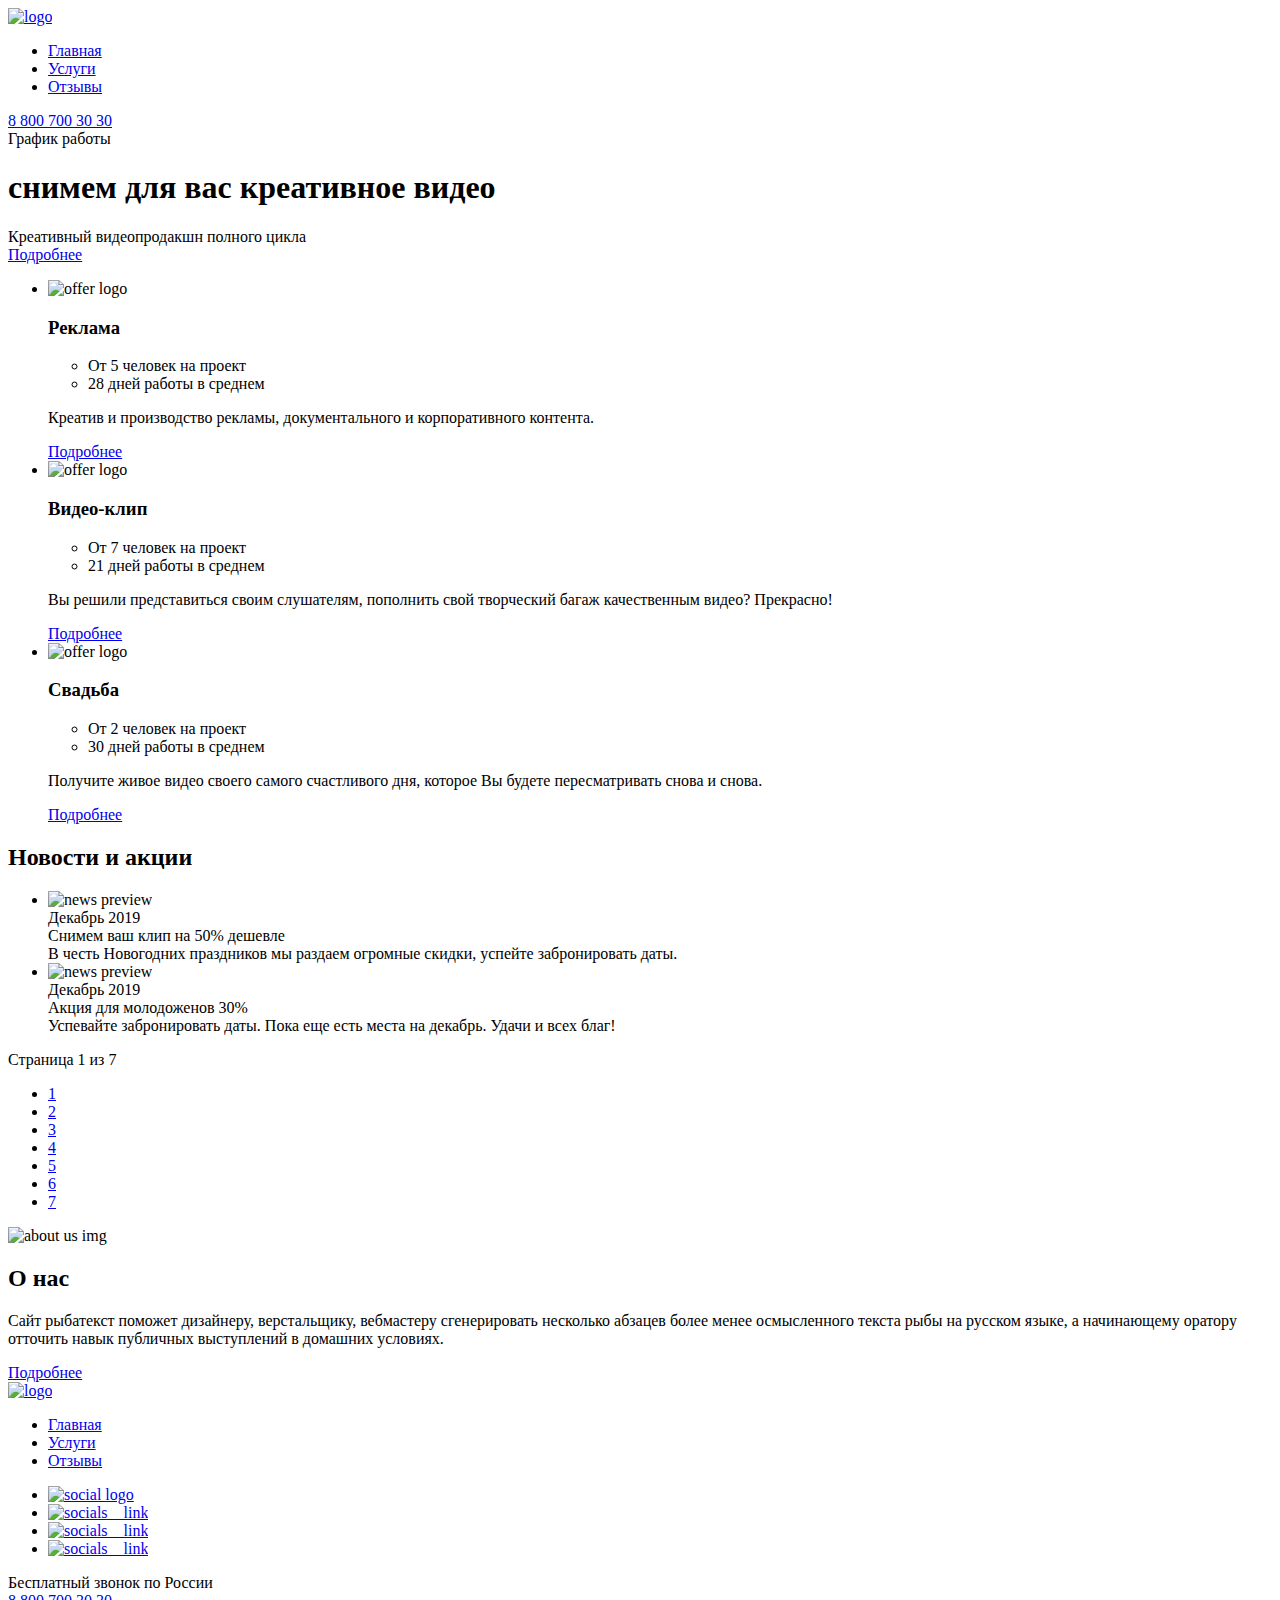
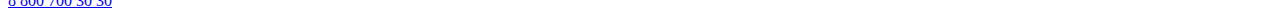
==== index.html @ c6c01363 "Update" ====
<!DOCTYPE html>
<html lang="ru">

<head>
    <meta charset="UTF-8">
    <meta http-equiv="X-UA-Compatible" content="IE=edge">
    <meta name="viewport" content="width=1142, initial-scale=1.0">
    <link rel="preconnect" href="https://fonts.googleapis.com">
    <link rel="preconnect" href="https://fonts.gstatic.com" crossorigin>
    <link href="https://fonts.googleapis.com/css2?family=Open+Sans:wght@400;700;800&display=swap" rel="stylesheet">
    <link rel="stylesheet" href="https://cdnjs.cloudflare.com/ajax/libs/normalize/8.0.1/normalize.min.css" integrity="sha512-NhSC1YmyruXifcj/KFRWoC561YpHpc5Jtzgvbuzx5VozKpWvQ+4nXhPdFgmx8xqexRcpAglTj9sIBWINXa8x5w==" crossorigin="anonymous" referrerpolicy="no-referrer" />
    <link rel="stylesheet" href="/video-production/css/main.css">
    <title>video-production</title>
</head>
<body>
    <div class="wrapper__background">
        <div class="wrapper">
            <header class="header">
                <div class="container header__container">
                    <div class="header__col">
                        <a href="/video-production/index.html" class="logo">
                            <img src="/video-production/img/logo.png" alt="logo" class="logo__img">
                        </a>
                        <nav class="menu">
                            <ul class="menu__list">
                                <li class="menu__item">
                                    <a href="/video-production/index.html" class="menu__link">Главная</a>
                                </li>
                                <li class="menu__item">
                                    <a href="/video-production/services.html" class="menu__link">Услуги</a>
                                </li>
                                <li class="menu__item">
                                    <a href="#" class="menu__link">Отзывы</a>
                                </li>
                            </ul>
                        </nav>
                    </div>
                    <div class="header__col header__col--right">
                        <adress class="contacts">
                            <a href="tel:+78007003030" class="contacts__phone">8 800 700 30 30</a>
                            <div class="contacts__workhours">График работы</div>
                        </adress>
                    </div>
                </div>
            </header>
            <main class="maincontent">
                <section class="hero">
                    <div class="container hero__container">
                        <h1 class="hero__title">снимем для вас креативное видео</h1>
                        <div class="hero__subtitle">Креативный видеопродакшн полного цикла</div>
                        <a href="#" class="button button__hero">Подробнее</a>
                    </div>
                </section>
                <section class="offers">
                    <div class="container">
                        <ul class="offers__list">
                            <li class="offers__item offer">
                                <img src="/video-production/img/tv.png" alt="offer logo" class="offers__logo">
                                <h3 class="offers__title">Реклама</h3>
                                <ul class="offers__features">
                                    <li class="offers__feature">От <span class="offers__number">5</span> человек на
                                        проект</li>
                                    <li class="offers__feature"><span class="offers__number">28</span> дней работы в
                                        среднем</li>
                                </ul>
                                <p class="offers__description">Креатив и производство рекламы, документального и
                                    корпоративного контента.</p>
                                <div class="offers__more"><a href="#" class="offers__button">Подробнее</a></div>
                            </li>
                            <li class="offers__item offer">
                                <img src="/video-production/img/clapper.png" alt="offer logo" class="offers__logo">
                                <h3 class="offers__title">Видео-клип</h3>
                                <ul class="offers__features">
                                    <li class="offers__feature">От <span class="offers__number">7</span> человек на
                                        проект</li>
                                    <li class="offers__feature"><span class="offers__number">21</span> дней работы в
                                        среднем</li>
                                </ul>
                                <p class="offers__description">Вы решили представиться своим слушателям, пополнить
                                    свой
                                    творческий багаж качественным видео? Прекрасно!</p>
                                <div class="offers__more"><a href="#"
                                        class="offers__button offers__button--active">Подробнее</a></div>
                            </li>
                            <li class="offers__item offer">
                                <img src="/video-production/img/film.png" alt="offer logo" class="offers__logo">
                                <h3 class="offers__title">Свадьба</h3>
                                <ul class="offers__features">
                                    <li class="offers__feature">От <span class="offers__number">2</span> человек на
                                        проект</li>
                                    <li class="offers__feature"><span class="offers__number">30</span> дней работы в
                                        среднем</li>
                                </ul>
                                <p class="offers__description">Получите живое видео своего самого счастливого дня,
                                    которое Вы будете пересматривать снова и снова.</p>
                                <div class="offers__more"><a href="#" class="offers__button">Подробнее</a></div>
                            </li>
                        </ul>
                    </div>
                </section>
                <section class="news">
                    <div class="container news__container">
                        <div class="news_title">
                            <h2 class="title title--light">Новости и акции</h2>
                        </div>
                        <ul class="news__items">
                            <li class="news__item">
                                <img src="/video-production/img/camera.png" alt="news preview" class="news__img">
                                <div class="news__date">Декабрь 2019</div>
                                <div class="news__subtitle">Снимем ваш клип на 50% дешевле</div>
                                <div class="news__description">В честь Новогодних праздников мы раздаем огромные
                                    скидки,
                                    успейте забронировать даты.</div>
                            </li>
                            <li class="news__item">
                                <img src="/video-production/img/wedding.png" alt="news preview" class="news__img">
                                <div class="news__date">Декабрь 2019</div>
                                <div class="news__subtitle">Акция для молодоженов 30%</div>
                                <div class="news__description">Успевайте забронировать даты. Пока еще есть места на
                                    декабрь. Удачи и всех благ!</div>
                            </li>
                        </ul>
                        <div class="paginator">
                            <div class="paginator__box">
                                <div class="paginator__display">Страница 1 из 7</div>
                                <ul class="paginator__list">
                                    <li class="paginator__item">
                                        <a href="#" class="paginator__button">1</a>
                                    </li>
                                    <li class="paginator__item">
                                        <a href="#" class="paginator__button">2</a>
                                    </li>
                                    <li class="paginator__item">
                                        <a href="#" class="paginator__button">3</a>
                                    </li>
                                    <li class="paginator__item">
                                        <a href="#" class="paginator__button">4</a>
                                    </li>
                                    <li class="paginator__item">
                                        <a href="#" class="paginator__button">5</a>
                                    </li>
                                    <li class="paginator__item"><a href="#" class="paginator__button">6</a>
                                    </li>
                                    <li class="paginator__item">
                                        <a href="#" class="paginator__button">7</a>
                                    </li>
                                </ul>
                            </div>
                        </div>
                    </div>
                </section>
                <section class="about">
                    <div class="container about__container">
                        <img src="/video-production/img/cameraman.png" alt="about us img" class="about__img">
                        <div class="about__content">
                            <div class="about__lead">
                                <div class="about__title">
                                    <h2 class="title title--dark">О нас</h2>
                                </div>
                                <p class="about__text">Сайт рыбатекст поможет дизайнеру, верстальщику, вебмастеру
                                    сгенерировать несколько абзацев более менее осмысленного
                                    текста рыбы на русском языке, а начинающему оратору отточить навык публичных
                                    выступлений в домашних условиях. </p>
                                <a href="#" class="button button__about">Подробнее</a>
                            </div>
                        </div>
                    </div>
                </section>
            </main>
            <footer class="footer-container">
                <div class="footer">
                <div class="container footer__container">
                    <div class="footer__col">
                        <a href="/video-production/index.html" class="logo">
                        <img src="/video-production/img/logo.png" alt="logo" class="logo__img">
                    </a>
                    <nav class="menu menu__footer">
                        <ul class="menu-list">
                            <li class="menu__item">
                                <a href="/video-production/index.html" class="menu__link">Главная</a>
                            </li>
                            <li class="menu__item">
                                <a href="/services.html" class="menu__link">Услуги</a>
                            </li>
                            <li class="menu__item">
                                <a href="/video-production/services.html" class="menu__link">Отзывы</a>
                            </li>
                        </ul>
                    </nav>
                    </div>
                    <div class="footer__col footer__col--right">
                        <div class="socials">
                        <ul class="socials__list">
                            <li class="socials__item">
                                <a href="#" class="socials__link">
                                    <img src="/video-production/img/telegram.png" alt="social logo" class="social__logo">
                                </a>
                            </li>
                            <li class="socials__item">
                                <a href="#" class="socials__link">
                                    <img src="/video-production/img/vk.png" alt="socials__link" class="social__logo">
                                </a>
                            </li>
                            <li class="socials__item">
                                <a href="#" class="socials__link">
                                    <img src="/video-production/img/f.png" alt="socials__link" class="social__logo">
                                </a>
                            </li>
                            <li class="socials__item">
                                <a href="#" class="socials__link">
                                    <img src="/video-production/img/in.png" alt="socials__link" class="social__logo">
                                </a>
                            </li>
                        </ul>
                    </div>
                    <adress class="contacts">
                        <div class="contacts__description">Бесплатный звонок по России</div>
                        <a href="tel:+78007003030" class="contacts__phone">8 800 700 30 30</a>
                    </adress>
                    </div>
                    
                </div>
            </div>
            </footer>
        </div>
    </div>
</body>

</html>
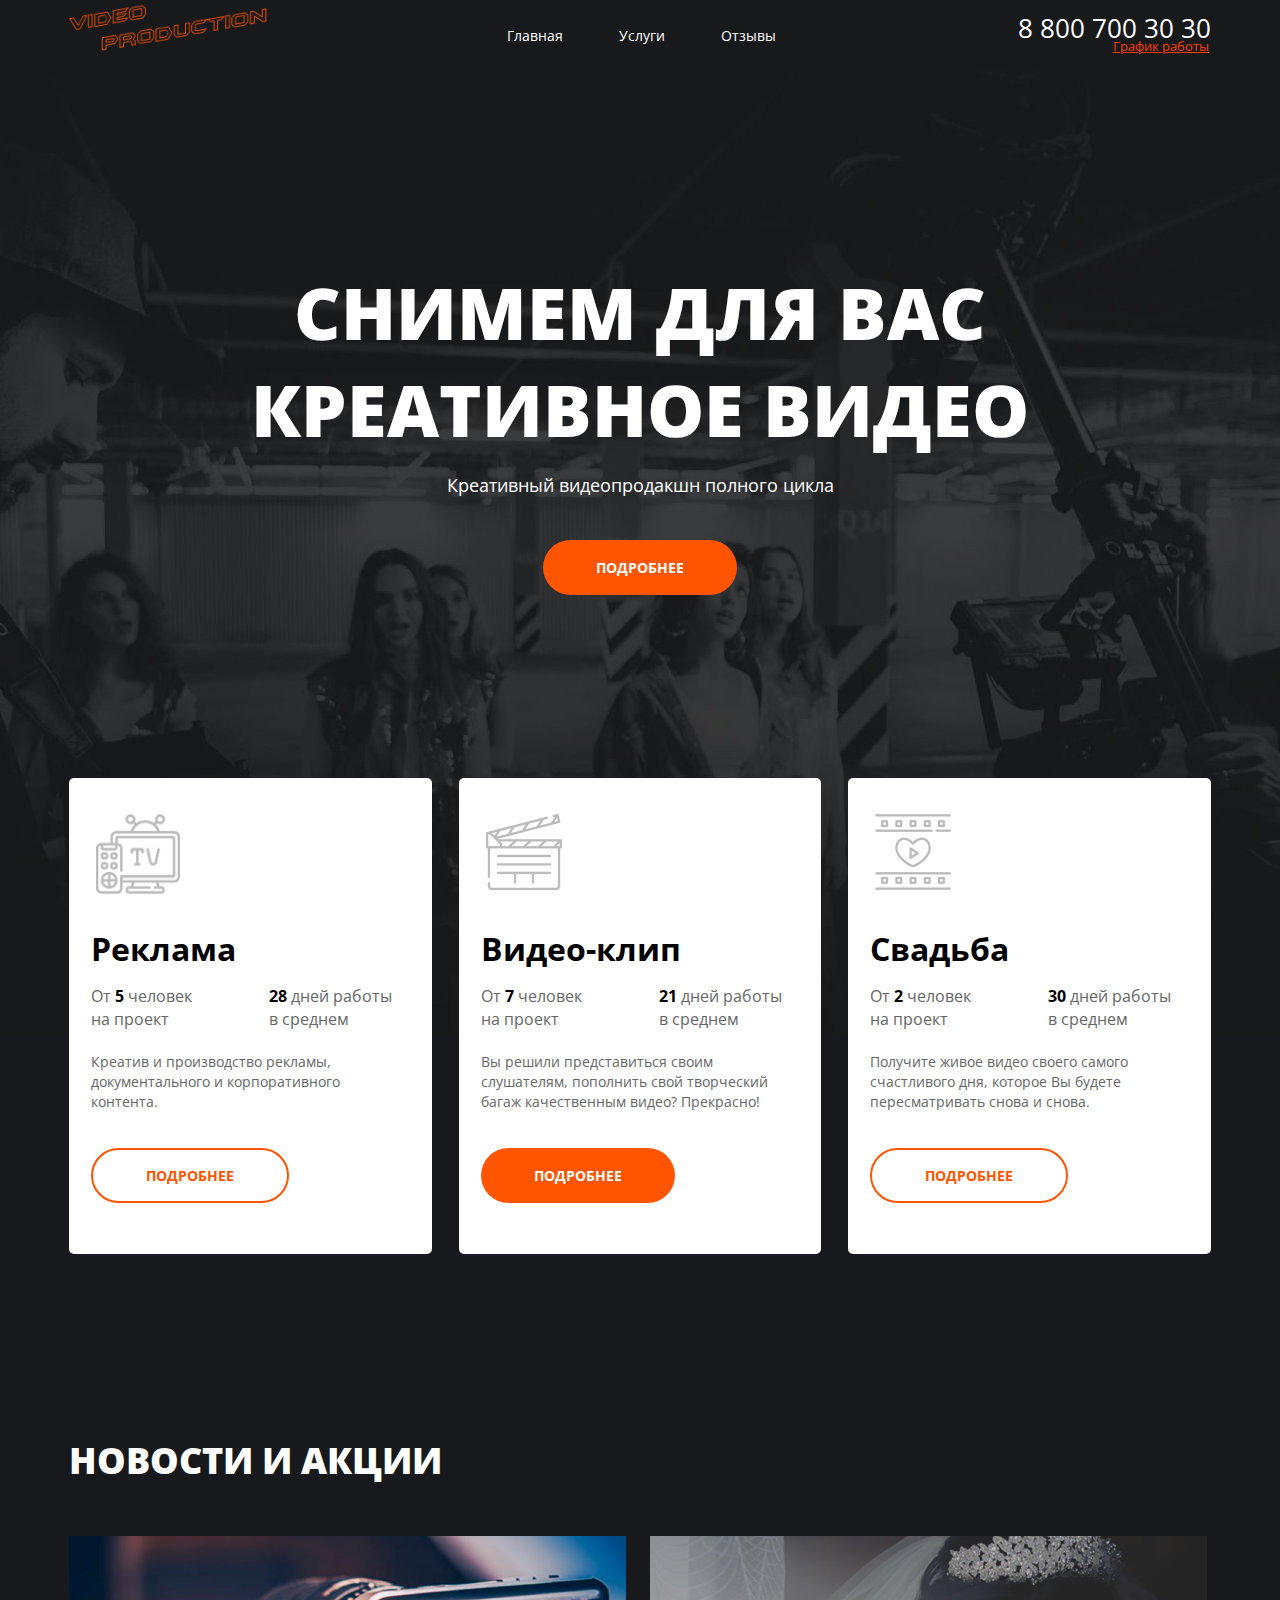
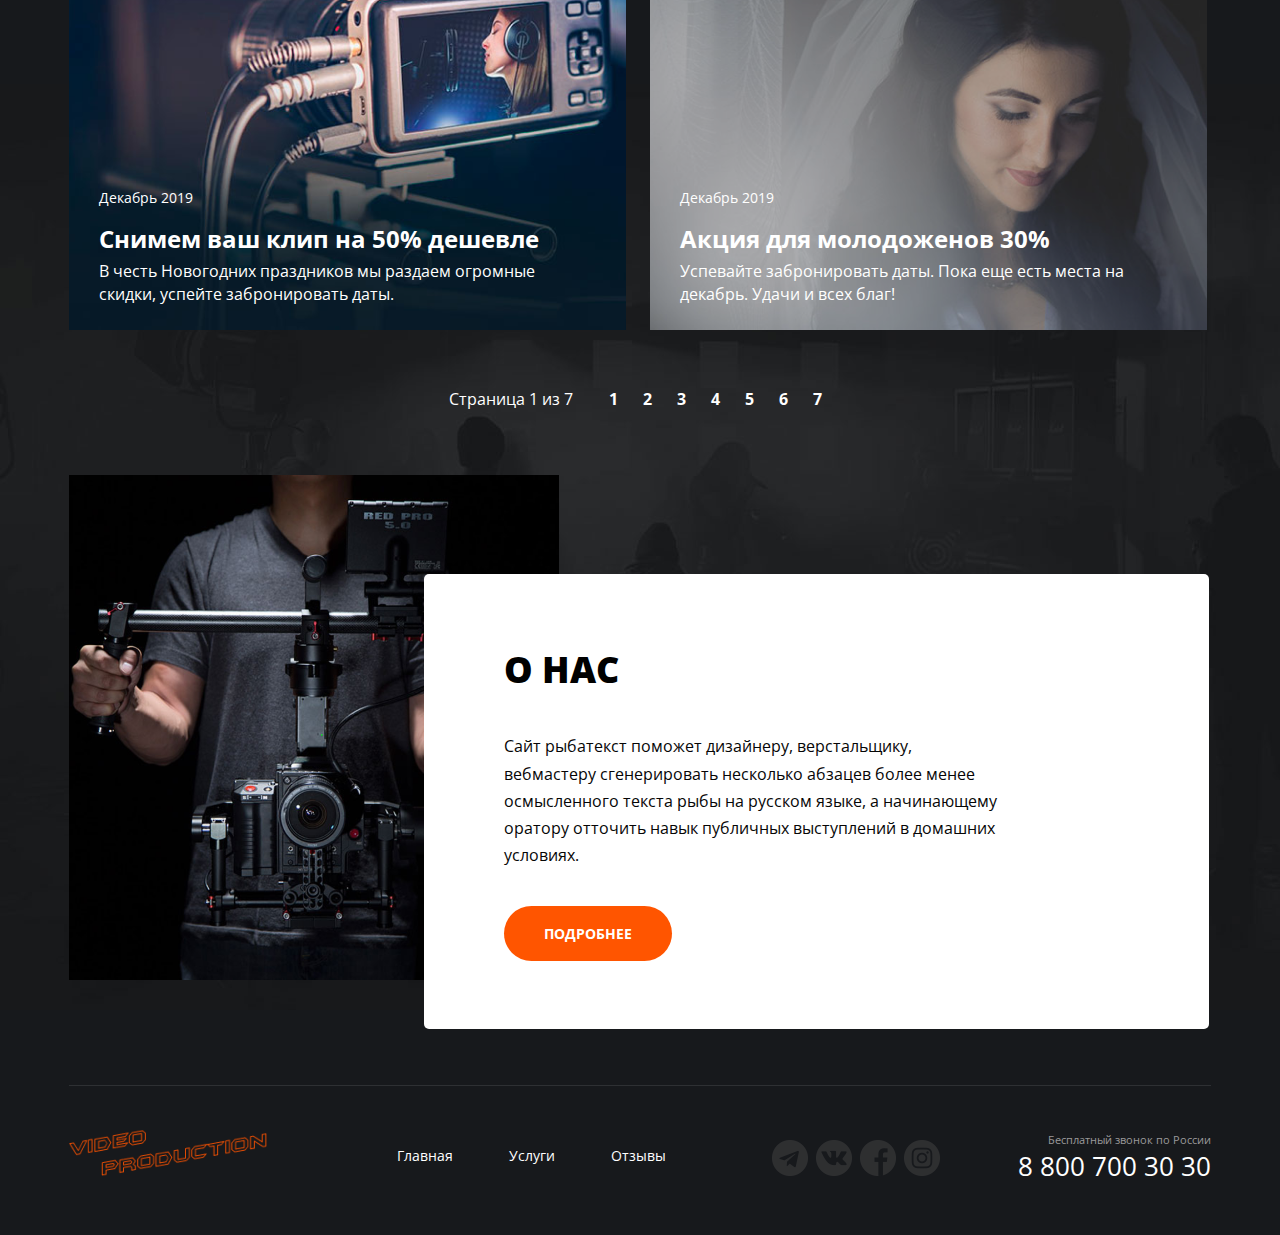
==== commit 51f21226: "Fix inline" ====
--- a/index.html
+++ b/index.html
@@ -8,7 +8,7 @@
     <link rel="preconnect" href="https://fonts.googleapis.com">
     <link rel="preconnect" href="https://fonts.gstatic.com" crossorigin>
     <link href="https://fonts.googleapis.com/css2?family=Open+Sans:wght@400;700;800&display=swap" rel="stylesheet">
-    <link rel="stylesheet" href="https://cdnjs.cloudflare.com/ajax/libs/normalize/8.0.1/normalize.min.css" integrity="sha512-NhSC1YmyruXifcj/KFRWoC561YpHpc5Jtzgvbuzx5VozKpWvQ+4nXhPdFgmx8xqexRcpAglTj9sIBWINXa8x5w==" crossorigin="anonymous" referrerpolicy="no-referrer" />
+    <link rel="stylesheet" href="/video-production/css/normalize.css">
     <link rel="stylesheet" href="/video-production/css/main.css">
     <title>video-production</title>
 </head>
@@ -48,7 +48,7 @@
                     <div class="container hero__container">
                         <h1 class="hero__title">снимем для вас креативное видео</h1>
                         <div class="hero__subtitle">Креативный видеопродакшн полного цикла</div>
-                        <a href="#" class="button button__hero">Подробнее</a>
+                        <a href="#" class="button button__hero button--active">Подробнее</a>
                     </div>
                 </section>
                 <section class="offers">
@@ -65,7 +65,7 @@
                                 </ul>
                                 <p class="offers__description">Креатив и производство рекламы, документального и
                                     корпоративного контента.</p>
-                                <div class="offers__more"><a href="#" class="offers__button">Подробнее</a></div>
+                                <div class="offers__more"><a href="#" class="button">Подробнее</a></div>
                             </li>
                             <li class="offers__item offer">
                                 <img src="/video-production/img/clapper.png" alt="offer logo" class="offers__logo">
@@ -80,7 +80,7 @@
                                     свой
                                     творческий багаж качественным видео? Прекрасно!</p>
                                 <div class="offers__more"><a href="#"
-                                        class="offers__button offers__button--active">Подробнее</a></div>
+                                        class="button button--active">Подробнее</a></div>
                             </li>
                             <li class="offers__item offer">
                                 <img src="/video-production/img/film.png" alt="offer logo" class="offers__logo">
@@ -93,7 +93,7 @@
                                 </ul>
                                 <p class="offers__description">Получите живое видео своего самого счастливого дня,
                                     которое Вы будете пересматривать снова и снова.</p>
-                                <div class="offers__more"><a href="#" class="offers__button">Подробнее</a></div>
+                                <div class="offers__more"><a href="#" class="button">Подробнее</a></div>
                             </li>
                         </ul>
                     </div>
@@ -161,7 +161,7 @@
                                     сгенерировать несколько абзацев более менее осмысленного
                                     текста рыбы на русском языке, а начинающему оратору отточить навык публичных
                                     выступлений в домашних условиях. </p>
-                                <a href="#" class="button button__about">Подробнее</a>
+                                <a href="#" class="button button--active button__about">Подробнее</a>
                             </div>
                         </div>
                     </div>
@@ -175,14 +175,14 @@
                         <img src="/video-production/img/logo.png" alt="logo" class="logo__img">
                     </a>
                     <nav class="menu menu__footer">
-                        <ul class="menu-list">
-                            <li class="menu__item">
+                        <ul class="menu__list ">
+                            <li class="menu__item menu__item__footer">
                                 <a href="/video-production/index.html" class="menu__link">Главная</a>
                             </li>
-                            <li class="menu__item">
+                            <li class="menu__item menu__item__footer">
                                 <a href="/services.html" class="menu__link">Услуги</a>
                             </li>
-                            <li class="menu__item">
+                            <li class="menu__item menu__item__footer">
                                 <a href="/video-production/services.html" class="menu__link">Отзывы</a>
                             </li>
                         </ul>
--- a/video-production/css/main.css
+++ b/video-production/css/main.css
@@ -0,0 +1,14 @@
+@import url('/video-production/css/layout/base.css');
+@import url('/video-production/css/blocks/header.css');
+@import url('/video-production/css/blocks/hero.css');
+@import url('/video-production/css/blocks/offers.css');
+@import url('/video-production/css/layout/buttons.css');
+@import url('/video-production/css/layout/normalize.css');
+@import url('/video-production/css/blocks/paginator.css');
+@import url('/video-production/css/blocks/news.css');
+@import url('/video-production/css/blocks/about.css');
+@import url('/video-production/css/blocks/footer.css');
+@import url('/video-production/css/layout/backgrounds.css');
+@import url('/video-production/css/blocks/services.css');
+@import url('/video-production/css/blocks/page-top.css');
+@import url('/video-production/css/blocks/partners.css');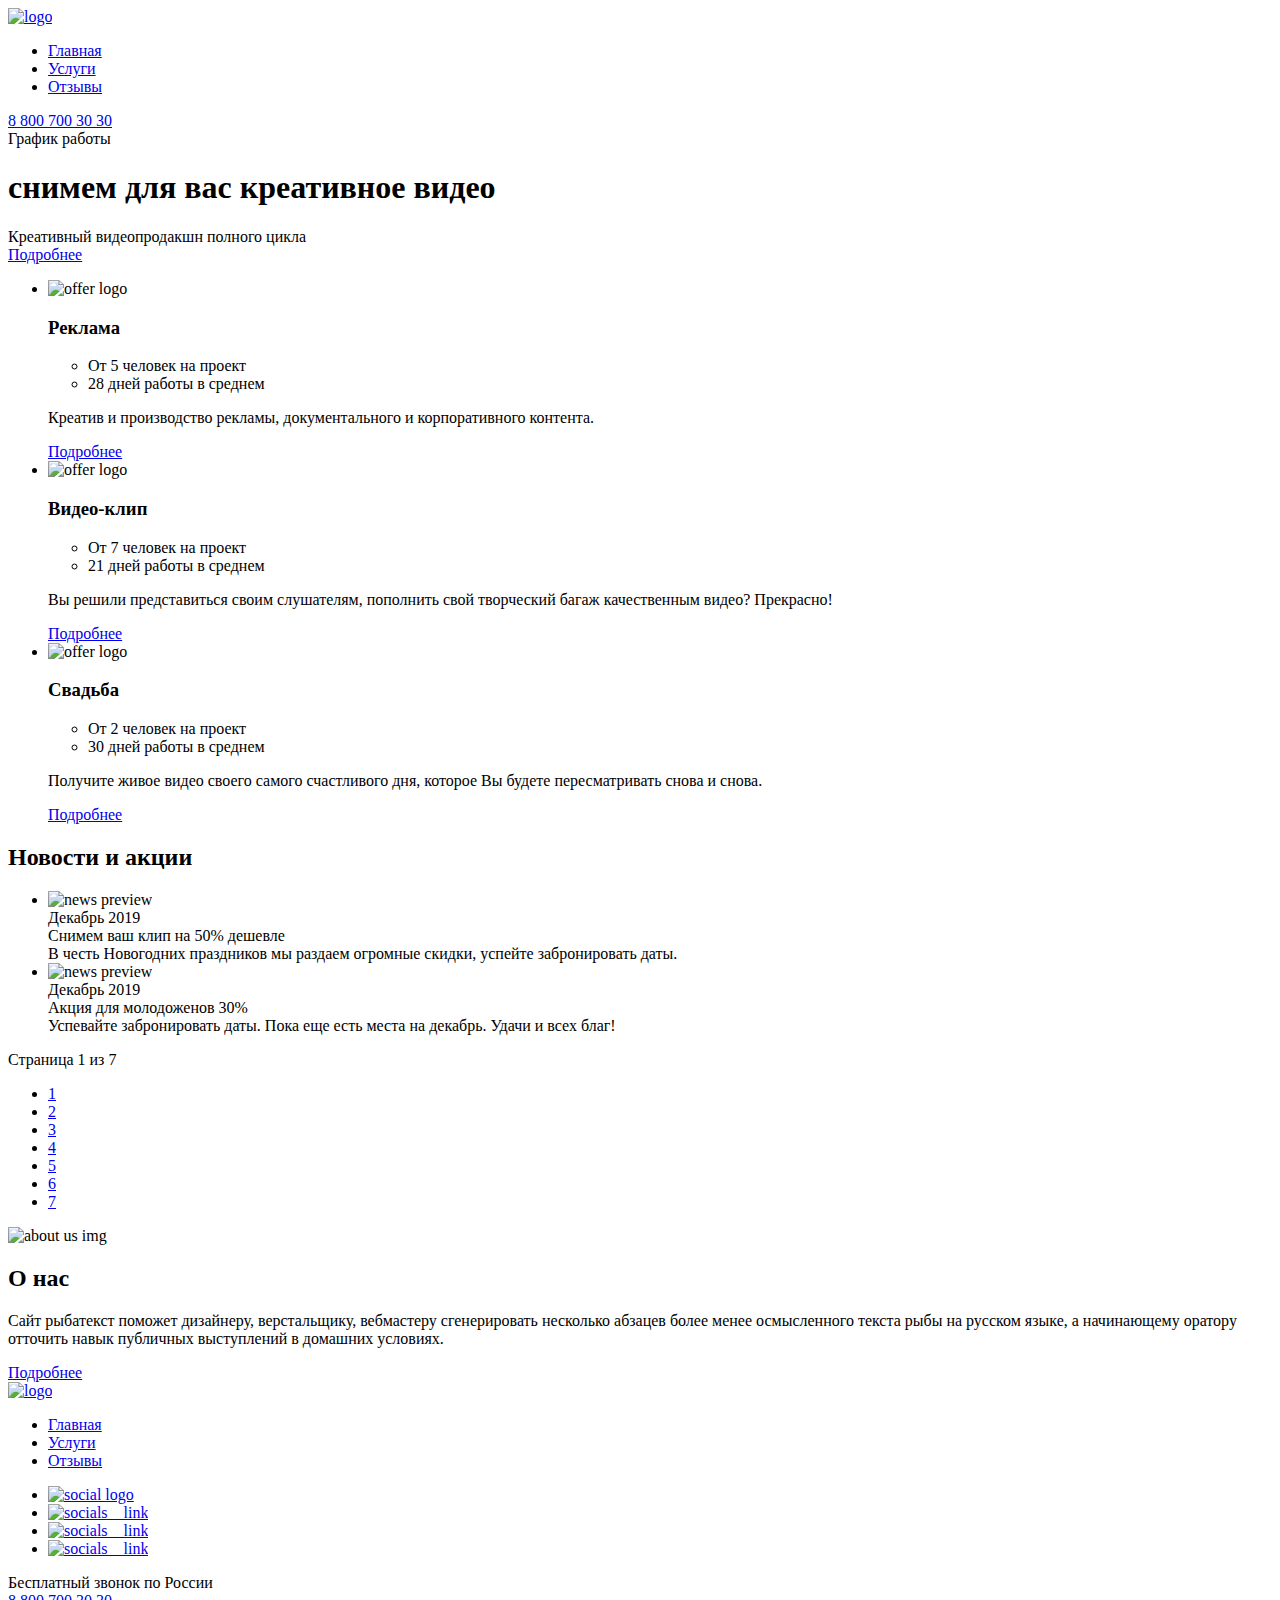
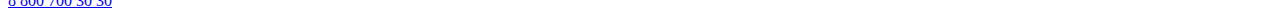
==== commit 749848fc: "Add review page" ====
--- a/index.html
+++ b/index.html
@@ -10,217 +10,224 @@
     <link href="https://fonts.googleapis.com/css2?family=Open+Sans:wght@400;700;800&display=swap" rel="stylesheet">
     <link rel="stylesheet" href="/video-production/css/normalize.css">
     <link rel="stylesheet" href="/video-production/css/main.css">
-    <title>video-production</title>
+    <title>Video-Production | Main page</title>
 </head>
+
 <body>
     <div class="wrapper__background">
         <div class="wrapper">
-            <header class="header">
-                <div class="container header__container">
-                    <div class="header__col">
-                        <a href="/video-production/index.html" class="logo">
-                            <img src="/video-production/img/logo.png" alt="logo" class="logo__img">
-                        </a>
-                        <nav class="menu">
-                            <ul class="menu__list">
-                                <li class="menu__item">
-                                    <a href="/video-production/index.html" class="menu__link">Главная</a>
-                                </li>
-                                <li class="menu__item">
-                                    <a href="/video-production/services.html" class="menu__link">Услуги</a>
-                                </li>
-                                <li class="menu__item">
-                                    <a href="#" class="menu__link">Отзывы</a>
+            <div class="wrapper__content">
+                <header class="header">
+                    <div class="container header__container">
+                        <div class="header__col">
+                            <a href="/video-production/index.html" class="logo">
+                                <img src="/video-production/img/logo.png" alt="logo" class="logo__img">
+                            </a>
+                            <nav class="menu">
+                                <ul class="menu__list">
+                                    <li class="menu__item">
+                                        <a href="/video-production/index.html" class="menu__link">Главная</a>
+                                    </li>
+                                    <li class="menu__item">
+                                        <a href="/video-production/services.html" class="menu__link">Услуги</a>
+                                    </li>
+                                    <li class="menu__item">
+                                        <a href="/video-production/reviews.html" class="menu__link">Отзывы</a>
+                                    </li>
+                                </ul>
+                            </nav>
+                        </div>
+                        <div class="header__col header__col--right">
+                            <adress class="contacts">
+                                <a href="tel:+78007003030" class="contacts__phone">8 800 700 30 30</a>
+                                <div class="contacts__workhours">График работы</div>
+                            </adress>
+                        </div>
+                    </div>
+                </header>
+                <main class="maincontent">
+                    <section class="hero">
+                        <div class="container hero__container">
+                            <h1 class="hero__title">снимем для вас креативное видео</h1>
+                            <div class="hero__subtitle">Креативный видеопродакшн полного цикла</div>
+                            <a href="#" class="button button__hero button--active">Подробнее</a>
+                        </div>
+                    </section>
+                    <section class="offers">
+                        <div class="container">
+                            <ul class="offers__list">
+                                <li class="offers__item offer">
+                                    <img src="/video-production/img/tv.png" alt="offer logo" class="offers__logo">
+                                    <h3 class="offers__title">Реклама</h3>
+                                    <ul class="offers__features">
+                                        <li class="offers__feature">От <span class="offers__number">5</span> человек на
+                                            проект</li>
+                                        <li class="offers__feature"><span class="offers__number">28</span> дней работы в
+                                            среднем</li>
+                                    </ul>
+                                    <p class="offers__description">Креатив и производство рекламы, документального и
+                                        корпоративного контента.</p>
+                                    <div class="offers__more"><a href="#" class="button">Подробнее</a></div>
+                                </li>
+                                <li class="offers__item offer">
+                                    <img src="/video-production/img/clapper.png" alt="offer logo" class="offers__logo">
+                                    <h3 class="offers__title">Видео-клип</h3>
+                                    <ul class="offers__features">
+                                        <li class="offers__feature">От <span class="offers__number">7</span> человек на
+                                            проект</li>
+                                        <li class="offers__feature"><span class="offers__number">21</span> дней работы в
+                                            среднем</li>
+                                    </ul>
+                                    <p class="offers__description">Вы решили представиться своим слушателям, пополнить
+                                        свой
+                                        творческий багаж качественным видео? Прекрасно!</p>
+                                    <div class="offers__more"><a href="#" class="button button--active">Подробнее</a>
+                                    </div>
+                                </li>
+                                <li class="offers__item offer">
+                                    <img src="/video-production/img/film.png" alt="offer logo" class="offers__logo">
+                                    <h3 class="offers__title">Свадьба</h3>
+                                    <ul class="offers__features">
+                                        <li class="offers__feature">От <span class="offers__number">2</span> человек на
+                                            проект</li>
+                                        <li class="offers__feature"><span class="offers__number">30</span> дней работы в
+                                            среднем</li>
+                                    </ul>
+                                    <p class="offers__description">Получите живое видео своего самого счастливого дня,
+                                        которое Вы будете пересматривать снова и снова.</p>
+                                    <div class="offers__more"><a href="#" class="button">Подробнее</a></div>
                                 </li>
                             </ul>
-                        </nav>
-                    </div>
-                    <div class="header__col header__col--right">
-                        <adress class="contacts">
-                            <a href="tel:+78007003030" class="contacts__phone">8 800 700 30 30</a>
-                            <div class="contacts__workhours">График работы</div>
-                        </adress>
+                        </div>
+                    </section>
+                    <section class="news">
+                        <div class="container news__container">
+                            <div class="news_title">
+                                <h2 class="title title--light">Новости и акции</h2>
+                            </div>
+                            <ul class="news__items">
+                                <li class="news__item">
+                                    <img src="/video-production/img/camera.png" alt="news preview" class="news__img">
+                                    <div class="news__date">Декабрь 2019</div>
+                                    <div class="news__subtitle">Снимем ваш клип на 50% дешевле</div>
+                                    <div class="news__description">В честь Новогодних праздников мы раздаем огромные
+                                        скидки,
+                                        успейте забронировать даты.</div>
+                                </li>
+                                <li class="news__item">
+                                    <img src="/video-production/img/wedding.png" alt="news preview" class="news__img">
+                                    <div class="news__date">Декабрь 2019</div>
+                                    <div class="news__subtitle">Акция для молодоженов 30%</div>
+                                    <div class="news__description">Успевайте забронировать даты. Пока еще есть места на
+                                        декабрь. Удачи и всех благ!</div>
+                                </li>
+                            </ul>
+                            <div class="paginator">
+                                <div class="paginator__box">
+                                    <div class="paginator__display">Страница 1 из 7</div>
+                                    <ul class="paginator__list">
+                                        <li class="paginator__item">
+                                            <a href="#" class="paginator__button">1</a>
+                                        </li>
+                                        <li class="paginator__item">
+                                            <a href="#" class="paginator__button">2</a>
+                                        </li>
+                                        <li class="paginator__item">
+                                            <a href="#" class="paginator__button">3</a>
+                                        </li>
+                                        <li class="paginator__item">
+                                            <a href="#" class="paginator__button">4</a>
+                                        </li>
+                                        <li class="paginator__item">
+                                            <a href="#" class="paginator__button">5</a>
+                                        </li>
+                                        <li class="paginator__item"><a href="#" class="paginator__button">6</a>
+                                        </li>
+                                        <li class="paginator__item">
+                                            <a href="#" class="paginator__button">7</a>
+                                        </li>
+                                    </ul>
+                                </div>
+                            </div>
+                        </div>
+                    </section>
+                    <section class="about">
+                        <div class="container about__container">
+                            <img src="/video-production/img/cameraman.png" alt="about us img" class="about__img">
+                            <div class="about__content">
+                                <div class="about__lead">
+                                    <div class="about__title">
+                                        <h2 class="title title--dark">О нас</h2>
+                                    </div>
+                                    <p class="about__text">Сайт рыбатекст поможет дизайнеру, верстальщику, вебмастеру
+                                        сгенерировать несколько абзацев более менее осмысленного
+                                        текста рыбы на русском языке, а начинающему оратору отточить навык публичных
+                                        выступлений в домашних условиях. </p>
+                                    <a href="#" class="button button--active button__about">Подробнее</a>
+                                </div>
+                            </div>
+                        </div>
+                    </section>
+                </main>
+            </div>
+            <footer class="footer-container">
+                <div class="footer">
+                    <div class="container footer__container">
+                        <div class="footer__col">
+                            <a href="/video-production/index.html" class="logo">
+                                <img src="/video-production/img/logo.png" alt="logo" class="logo__img">
+                            </a>
+                            <nav class="menu menu__footer">
+                                <ul class="menu__list ">
+                                    <li class="menu__item menu__item__footer">
+                                        <a href="/video-production/index.html" class="menu__link">Главная</a>
+                                    </li>
+                                    <li class="menu__item menu__item__footer">
+                                        <a href="/video-production/services.html" class="menu__link">Услуги</a>
+                                    </li>
+                                    <li class="menu__item menu__item__footer">
+                                        <a href="/video-production/reviews.html" class="menu__link">Отзывы</a>
+                                    </li>
+                                </ul>
+                            </nav>
+                        </div>
+                        <div class="footer__col footer__col--right">
+                            <div class="socials">
+                                <ul class="socials__list">
+                                    <li class="socials__item">
+                                        <a href="#" class="socials__link">
+                                            <img src="/video-production/img/telegram.png" alt="social logo"
+                                                class="social__logo">
+                                        </a>
+                                    </li>
+                                    <li class="socials__item">
+                                        <a href="#" class="socials__link">
+                                            <img src="/video-production/img/vk.png" alt="socials__link"
+                                                class="social__logo">
+                                        </a>
+                                    </li>
+                                    <li class="socials__item">
+                                        <a href="#" class="socials__link">
+                                            <img src="/video-production/img/f.png" alt="socials__link"
+                                                class="social__logo">
+                                        </a>
+                                    </li>
+                                    <li class="socials__item">
+                                        <a href="#" class="socials__link">
+                                            <img src="/video-production/img/in.png" alt="socials__link"
+                                                class="social__logo">
+                                        </a>
+                                    </li>
+                                </ul>
+                            </div>
+                            <adress class="contacts">
+                                <div class="contacts__description">Бесплатный звонок по России</div>
+                                <a href="tel:+78007003030" class="contacts__phone">8 800 700 30 30</a>
+                            </adress>
+                        </div>
+
                     </div>
                 </div>
-            </header>
-            <main class="maincontent">
-                <section class="hero">
-                    <div class="container hero__container">
-                        <h1 class="hero__title">снимем для вас креативное видео</h1>
-                        <div class="hero__subtitle">Креативный видеопродакшн полного цикла</div>
-                        <a href="#" class="button button__hero button--active">Подробнее</a>
-                    </div>
-                </section>
-                <section class="offers">
-                    <div class="container">
-                        <ul class="offers__list">
-                            <li class="offers__item offer">
-                                <img src="/video-production/img/tv.png" alt="offer logo" class="offers__logo">
-                                <h3 class="offers__title">Реклама</h3>
-                                <ul class="offers__features">
-                                    <li class="offers__feature">От <span class="offers__number">5</span> человек на
-                                        проект</li>
-                                    <li class="offers__feature"><span class="offers__number">28</span> дней работы в
-                                        среднем</li>
-                                </ul>
-                                <p class="offers__description">Креатив и производство рекламы, документального и
-                                    корпоративного контента.</p>
-                                <div class="offers__more"><a href="#" class="button">Подробнее</a></div>
-                            </li>
-                            <li class="offers__item offer">
-                                <img src="/video-production/img/clapper.png" alt="offer logo" class="offers__logo">
-                                <h3 class="offers__title">Видео-клип</h3>
-                                <ul class="offers__features">
-                                    <li class="offers__feature">От <span class="offers__number">7</span> человек на
-                                        проект</li>
-                                    <li class="offers__feature"><span class="offers__number">21</span> дней работы в
-                                        среднем</li>
-                                </ul>
-                                <p class="offers__description">Вы решили представиться своим слушателям, пополнить
-                                    свой
-                                    творческий багаж качественным видео? Прекрасно!</p>
-                                <div class="offers__more"><a href="#"
-                                        class="button button--active">Подробнее</a></div>
-                            </li>
-                            <li class="offers__item offer">
-                                <img src="/video-production/img/film.png" alt="offer logo" class="offers__logo">
-                                <h3 class="offers__title">Свадьба</h3>
-                                <ul class="offers__features">
-                                    <li class="offers__feature">От <span class="offers__number">2</span> человек на
-                                        проект</li>
-                                    <li class="offers__feature"><span class="offers__number">30</span> дней работы в
-                                        среднем</li>
-                                </ul>
-                                <p class="offers__description">Получите живое видео своего самого счастливого дня,
-                                    которое Вы будете пересматривать снова и снова.</p>
-                                <div class="offers__more"><a href="#" class="button">Подробнее</a></div>
-                            </li>
-                        </ul>
-                    </div>
-                </section>
-                <section class="news">
-                    <div class="container news__container">
-                        <div class="news_title">
-                            <h2 class="title title--light">Новости и акции</h2>
-                        </div>
-                        <ul class="news__items">
-                            <li class="news__item">
-                                <img src="/video-production/img/camera.png" alt="news preview" class="news__img">
-                                <div class="news__date">Декабрь 2019</div>
-                                <div class="news__subtitle">Снимем ваш клип на 50% дешевле</div>
-                                <div class="news__description">В честь Новогодних праздников мы раздаем огромные
-                                    скидки,
-                                    успейте забронировать даты.</div>
-                            </li>
-                            <li class="news__item">
-                                <img src="/video-production/img/wedding.png" alt="news preview" class="news__img">
-                                <div class="news__date">Декабрь 2019</div>
-                                <div class="news__subtitle">Акция для молодоженов 30%</div>
-                                <div class="news__description">Успевайте забронировать даты. Пока еще есть места на
-                                    декабрь. Удачи и всех благ!</div>
-                            </li>
-                        </ul>
-                        <div class="paginator">
-                            <div class="paginator__box">
-                                <div class="paginator__display">Страница 1 из 7</div>
-                                <ul class="paginator__list">
-                                    <li class="paginator__item">
-                                        <a href="#" class="paginator__button">1</a>
-                                    </li>
-                                    <li class="paginator__item">
-                                        <a href="#" class="paginator__button">2</a>
-                                    </li>
-                                    <li class="paginator__item">
-                                        <a href="#" class="paginator__button">3</a>
-                                    </li>
-                                    <li class="paginator__item">
-                                        <a href="#" class="paginator__button">4</a>
-                                    </li>
-                                    <li class="paginator__item">
-                                        <a href="#" class="paginator__button">5</a>
-                                    </li>
-                                    <li class="paginator__item"><a href="#" class="paginator__button">6</a>
-                                    </li>
-                                    <li class="paginator__item">
-                                        <a href="#" class="paginator__button">7</a>
-                                    </li>
-                                </ul>
-                            </div>
-                        </div>
-                    </div>
-                </section>
-                <section class="about">
-                    <div class="container about__container">
-                        <img src="/video-production/img/cameraman.png" alt="about us img" class="about__img">
-                        <div class="about__content">
-                            <div class="about__lead">
-                                <div class="about__title">
-                                    <h2 class="title title--dark">О нас</h2>
-                                </div>
-                                <p class="about__text">Сайт рыбатекст поможет дизайнеру, верстальщику, вебмастеру
-                                    сгенерировать несколько абзацев более менее осмысленного
-                                    текста рыбы на русском языке, а начинающему оратору отточить навык публичных
-                                    выступлений в домашних условиях. </p>
-                                <a href="#" class="button button--active button__about">Подробнее</a>
-                            </div>
-                        </div>
-                    </div>
-                </section>
-            </main>
-            <footer class="footer-container">
-                <div class="footer">
-                <div class="container footer__container">
-                    <div class="footer__col">
-                        <a href="/video-production/index.html" class="logo">
-                        <img src="/video-production/img/logo.png" alt="logo" class="logo__img">
-                    </a>
-                    <nav class="menu menu__footer">
-                        <ul class="menu__list ">
-                            <li class="menu__item menu__item__footer">
-                                <a href="/video-production/index.html" class="menu__link">Главная</a>
-                            </li>
-                            <li class="menu__item menu__item__footer">
-                                <a href="/services.html" class="menu__link">Услуги</a>
-                            </li>
-                            <li class="menu__item menu__item__footer">
-                                <a href="/video-production/services.html" class="menu__link">Отзывы</a>
-                            </li>
-                        </ul>
-                    </nav>
-                    </div>
-                    <div class="footer__col footer__col--right">
-                        <div class="socials">
-                        <ul class="socials__list">
-                            <li class="socials__item">
-                                <a href="#" class="socials__link">
-                                    <img src="/video-production/img/telegram.png" alt="social logo" class="social__logo">
-                                </a>
-                            </li>
-                            <li class="socials__item">
-                                <a href="#" class="socials__link">
-                                    <img src="/video-production/img/vk.png" alt="socials__link" class="social__logo">
-                                </a>
-                            </li>
-                            <li class="socials__item">
-                                <a href="#" class="socials__link">
-                                    <img src="/video-production/img/f.png" alt="socials__link" class="social__logo">
-                                </a>
-                            </li>
-                            <li class="socials__item">
-                                <a href="#" class="socials__link">
-                                    <img src="/video-production/img/in.png" alt="socials__link" class="social__logo">
-                                </a>
-                            </li>
-                        </ul>
-                    </div>
-                    <adress class="contacts">
-                        <div class="contacts__description">Бесплатный звонок по России</div>
-                        <a href="tel:+78007003030" class="contacts__phone">8 800 700 30 30</a>
-                    </adress>
-                    </div>
-                    
-                </div>
-            </div>
             </footer>
         </div>
     </div>
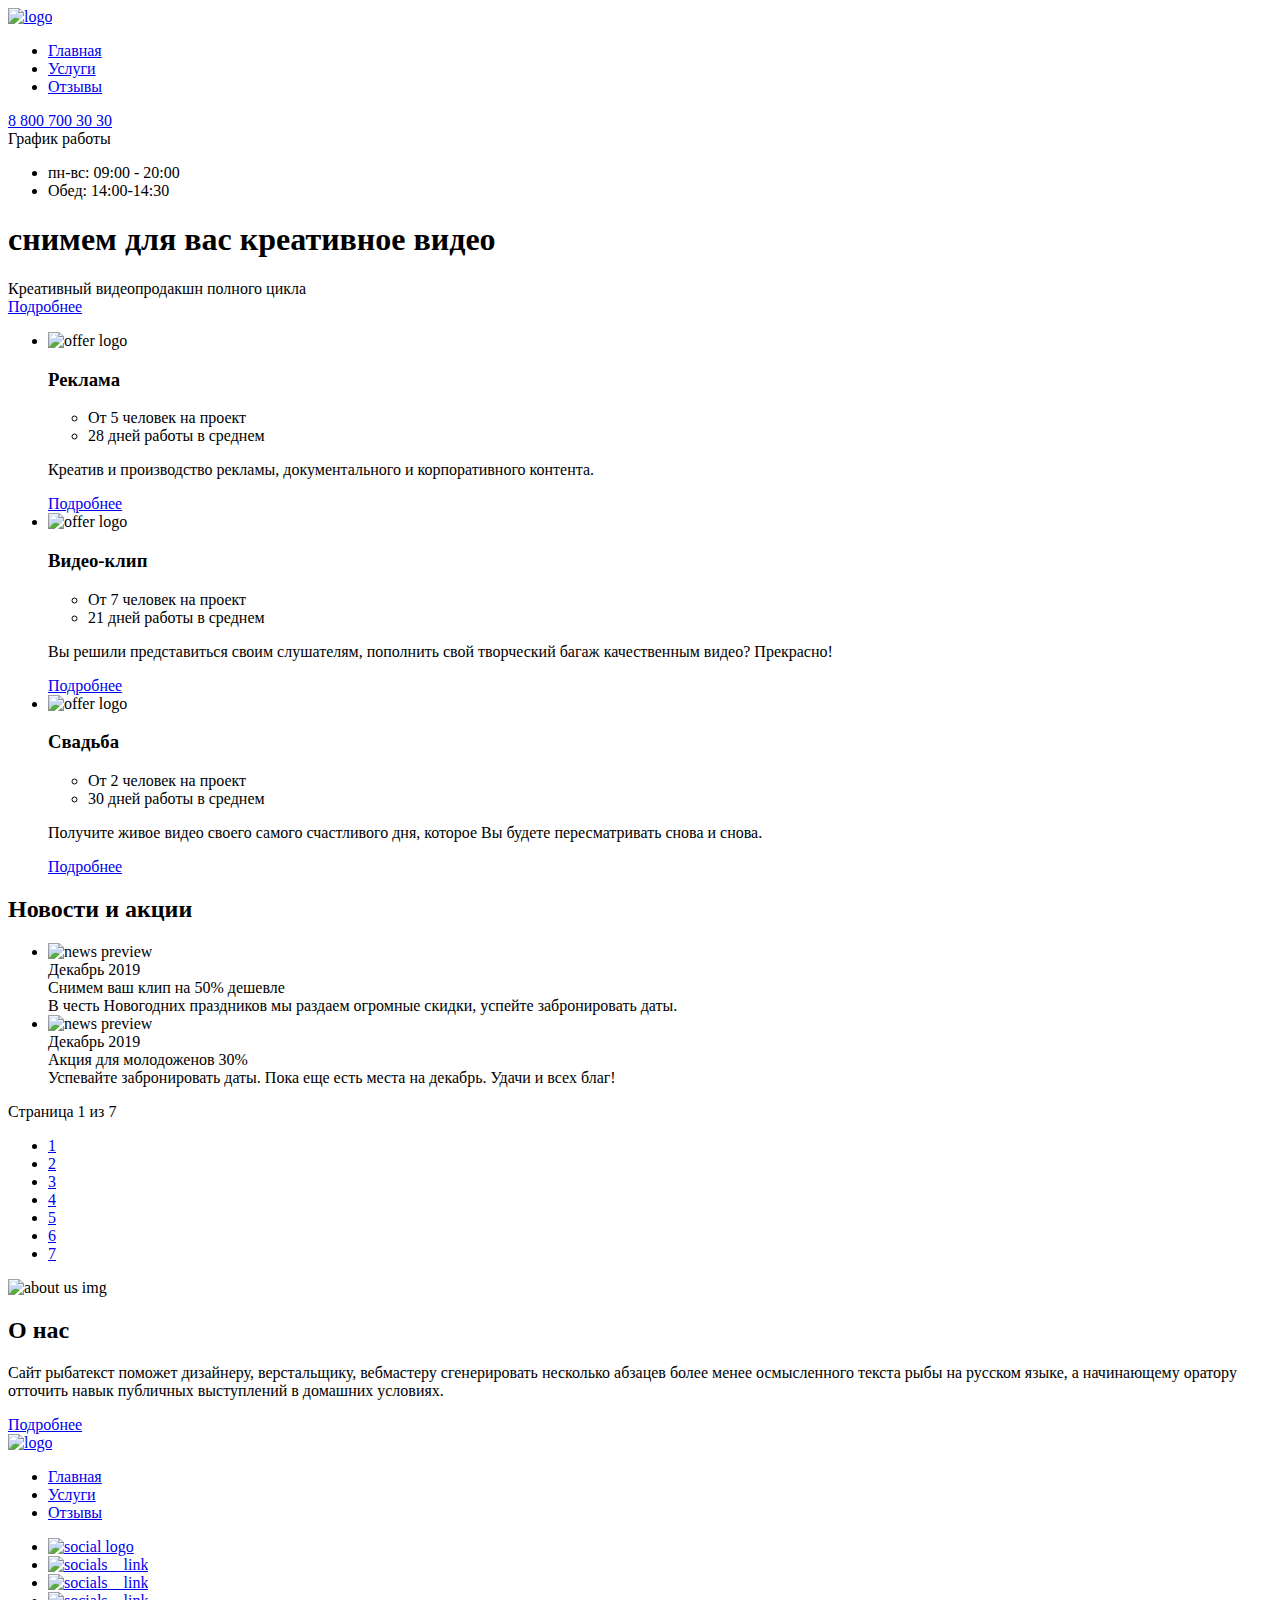
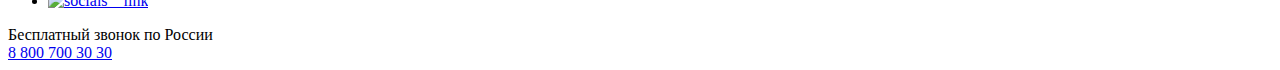
==== commit 4d47489b: "Update" ====
--- a/index.html
+++ b/index.html
@@ -40,7 +40,16 @@
                         <div class="header__col header__col--right">
                             <adress class="contacts">
                                 <a href="tel:+78007003030" class="contacts__phone">8 800 700 30 30</a>
-                                <div class="contacts__workhours">График работы</div>
+                                <div class="dropdown">
+                                    <div class="contacts__workhours">График работы</div>
+                                    <div class="dropdown__menu">
+                                        <div class="dropdown__triangle"></div>
+                                        <ul class="dropdown__list">
+                                            <li class="dropdown__item">пн-вс: 09:00 - 20:00</li>
+                                            <li class="dropdown__item">Обед: 14:00-14:30</li>
+                                        </ul>
+                                    </div>
+                                </div>
                             </adress>
                         </div>
                     </div>
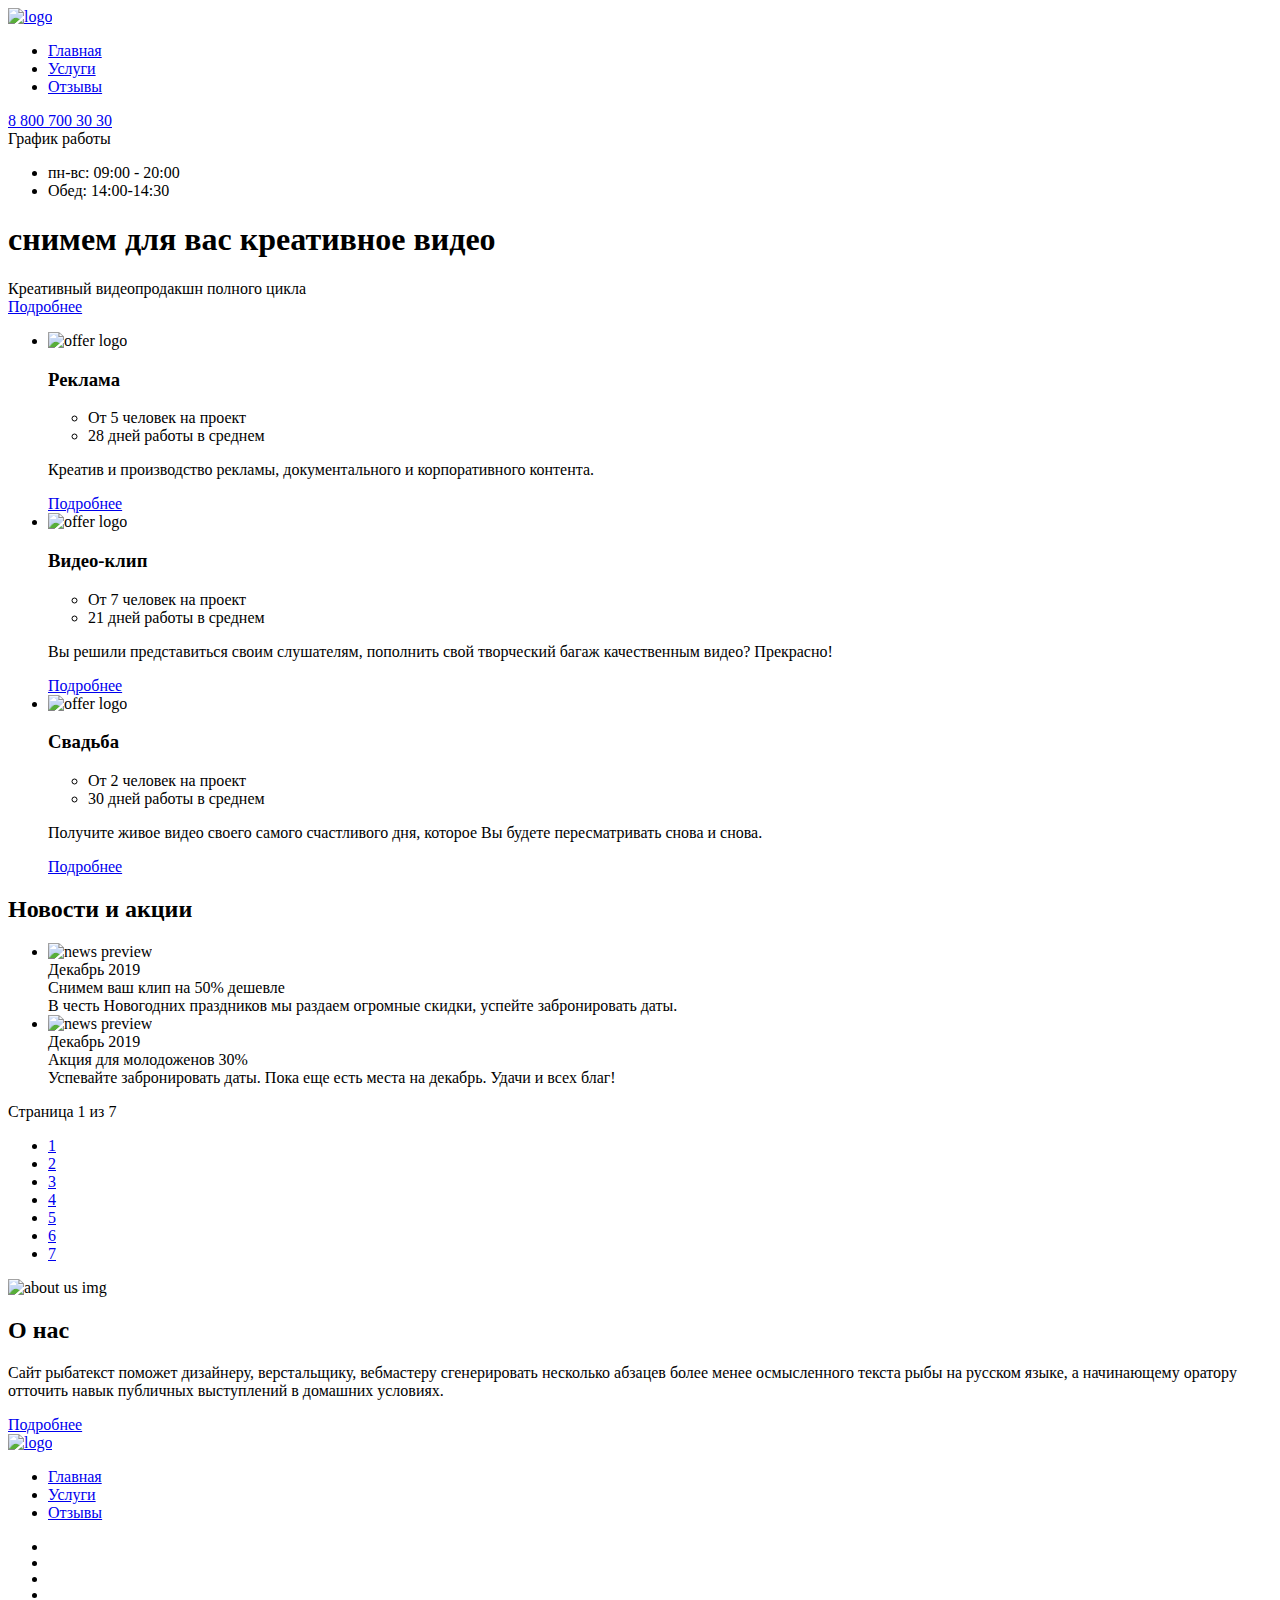
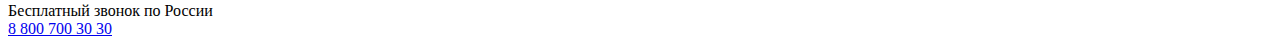
==== commit a1ec2d2d: "Update" ====
--- a/index.html
+++ b/index.html
@@ -205,26 +205,22 @@
                                 <ul class="socials__list">
                                     <li class="socials__item">
                                         <a href="#" class="socials__link">
-                                            <img src="/video-production/img/telegram.png" alt="social logo"
-                                                class="social__logo">
-                                        </a>
-                                    </li>
-                                    <li class="socials__item">
-                                        <a href="#" class="socials__link">
-                                            <img src="/video-production/img/vk.png" alt="socials__link"
-                                                class="social__logo">
-                                        </a>
-                                    </li>
-                                    <li class="socials__item">
-                                        <a href="#" class="socials__link">
-                                            <img src="/video-production/img/f.png" alt="socials__link"
-                                                class="social__logo">
-                                        </a>
-                                    </li>
-                                    <li class="socials__item">
-                                        <a href="#" class="socials__link">
-                                            <img src="/video-production/img/in.png" alt="socials__link"
-                                                class="social__logo">
+                                            <div class="socials__img bg-telegram"></div>
+                                        </a>
+                                    </li>
+                                    <li class="socials__item">
+                                        <a href="#" class="socials__link">
+                                            <div class="socials__img bg-vk"></div>
+                                        </a>
+                                    </li>
+                                    <li class="socials__item">
+                                        <a href="#" class="socials__link">
+                                            <div class="socials__img bg-facebk"></div>
+                                        </a>
+                                    </li>
+                                    <li class="socials__item">
+                                        <a href="#" class="socials__link">
+                                            <div class="socials__img bg-insta"></div>
                                         </a>
                                     </li>
                                 </ul>
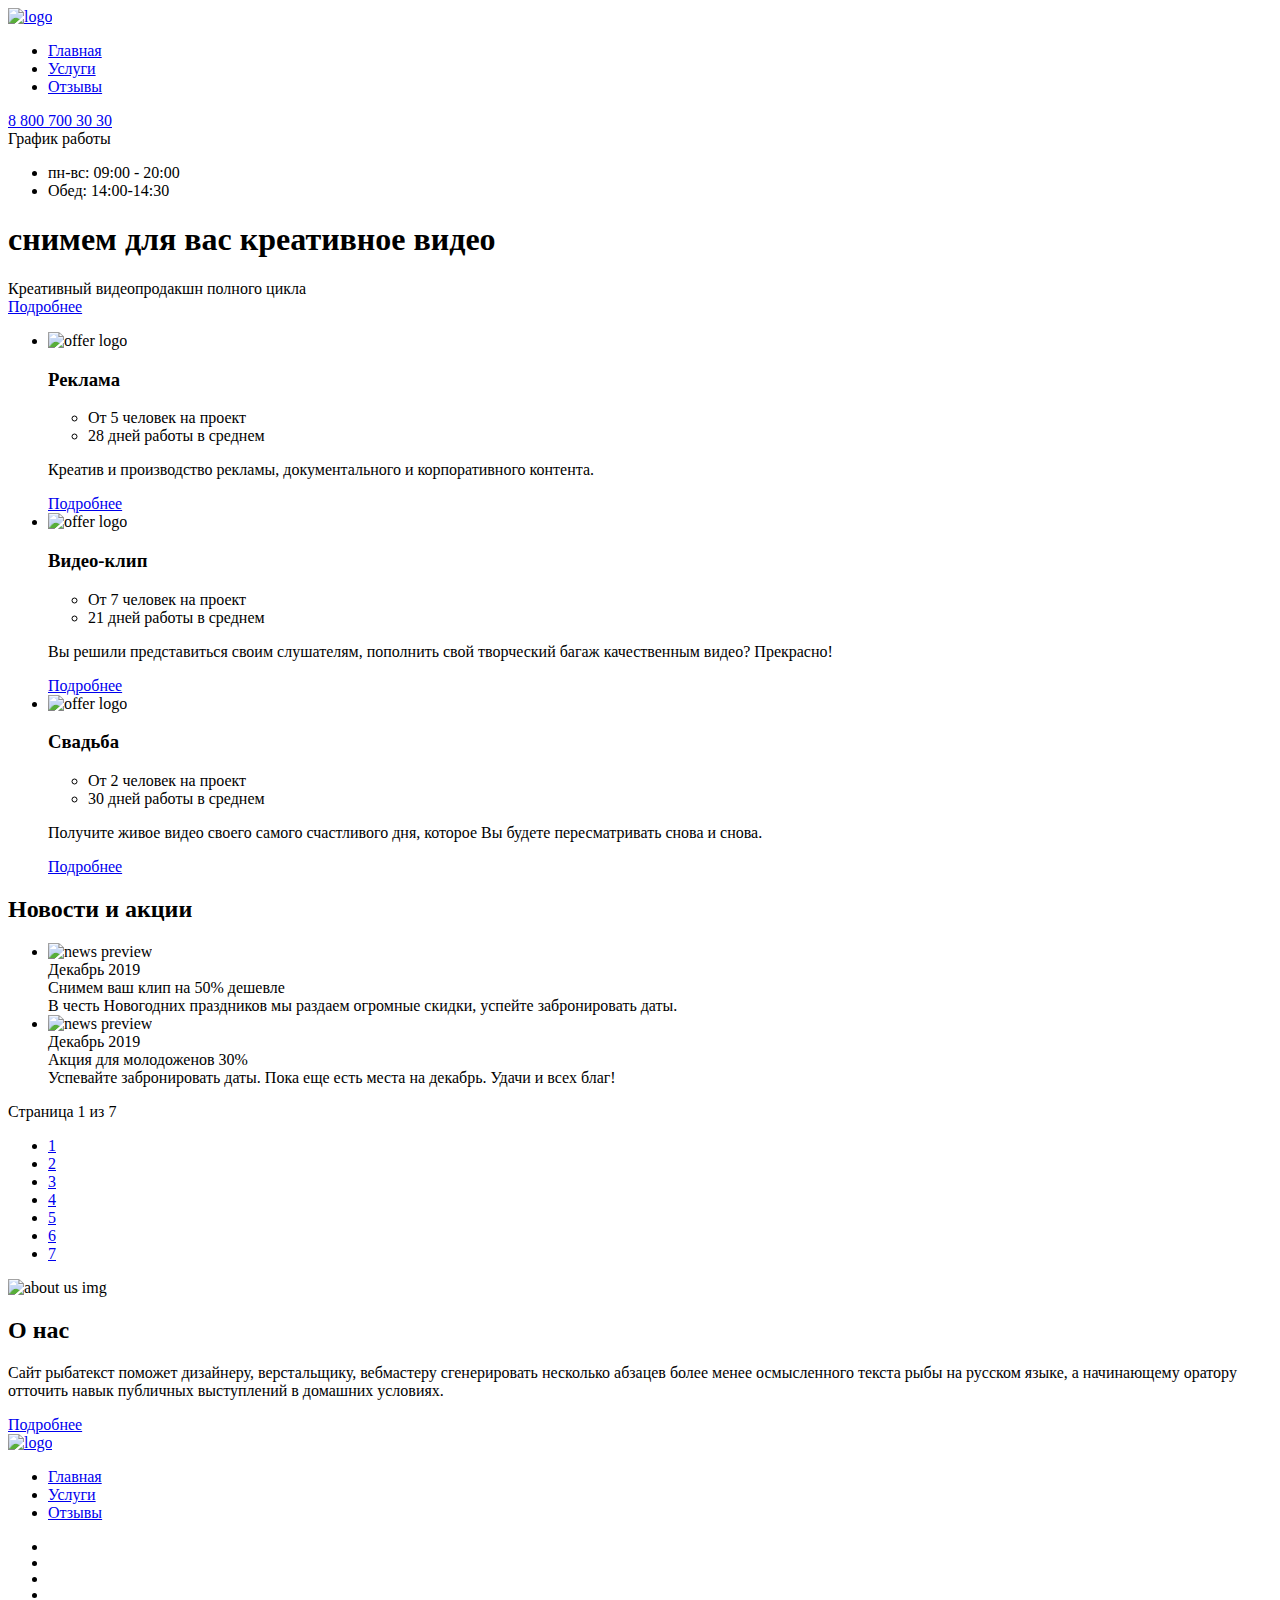
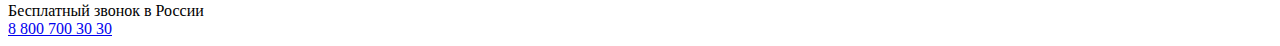
==== commit 8ae299df: "Update index.html" ====
--- a/index.html
+++ b/index.html
@@ -226,7 +226,7 @@
                                 </ul>
                             </div>
                             <adress class="contacts">
-                                <div class="contacts__description">Бесплатный звонок по России</div>
+                                <div class="contacts__description">Бесплатный звонок в России</div>
                                 <a href="tel:+78007003030" class="contacts__phone">8 800 700 30 30</a>
                             </adress>
                         </div>
@@ -238,4 +238,4 @@
     </div>
 </body>
 
-</html>+</html>
